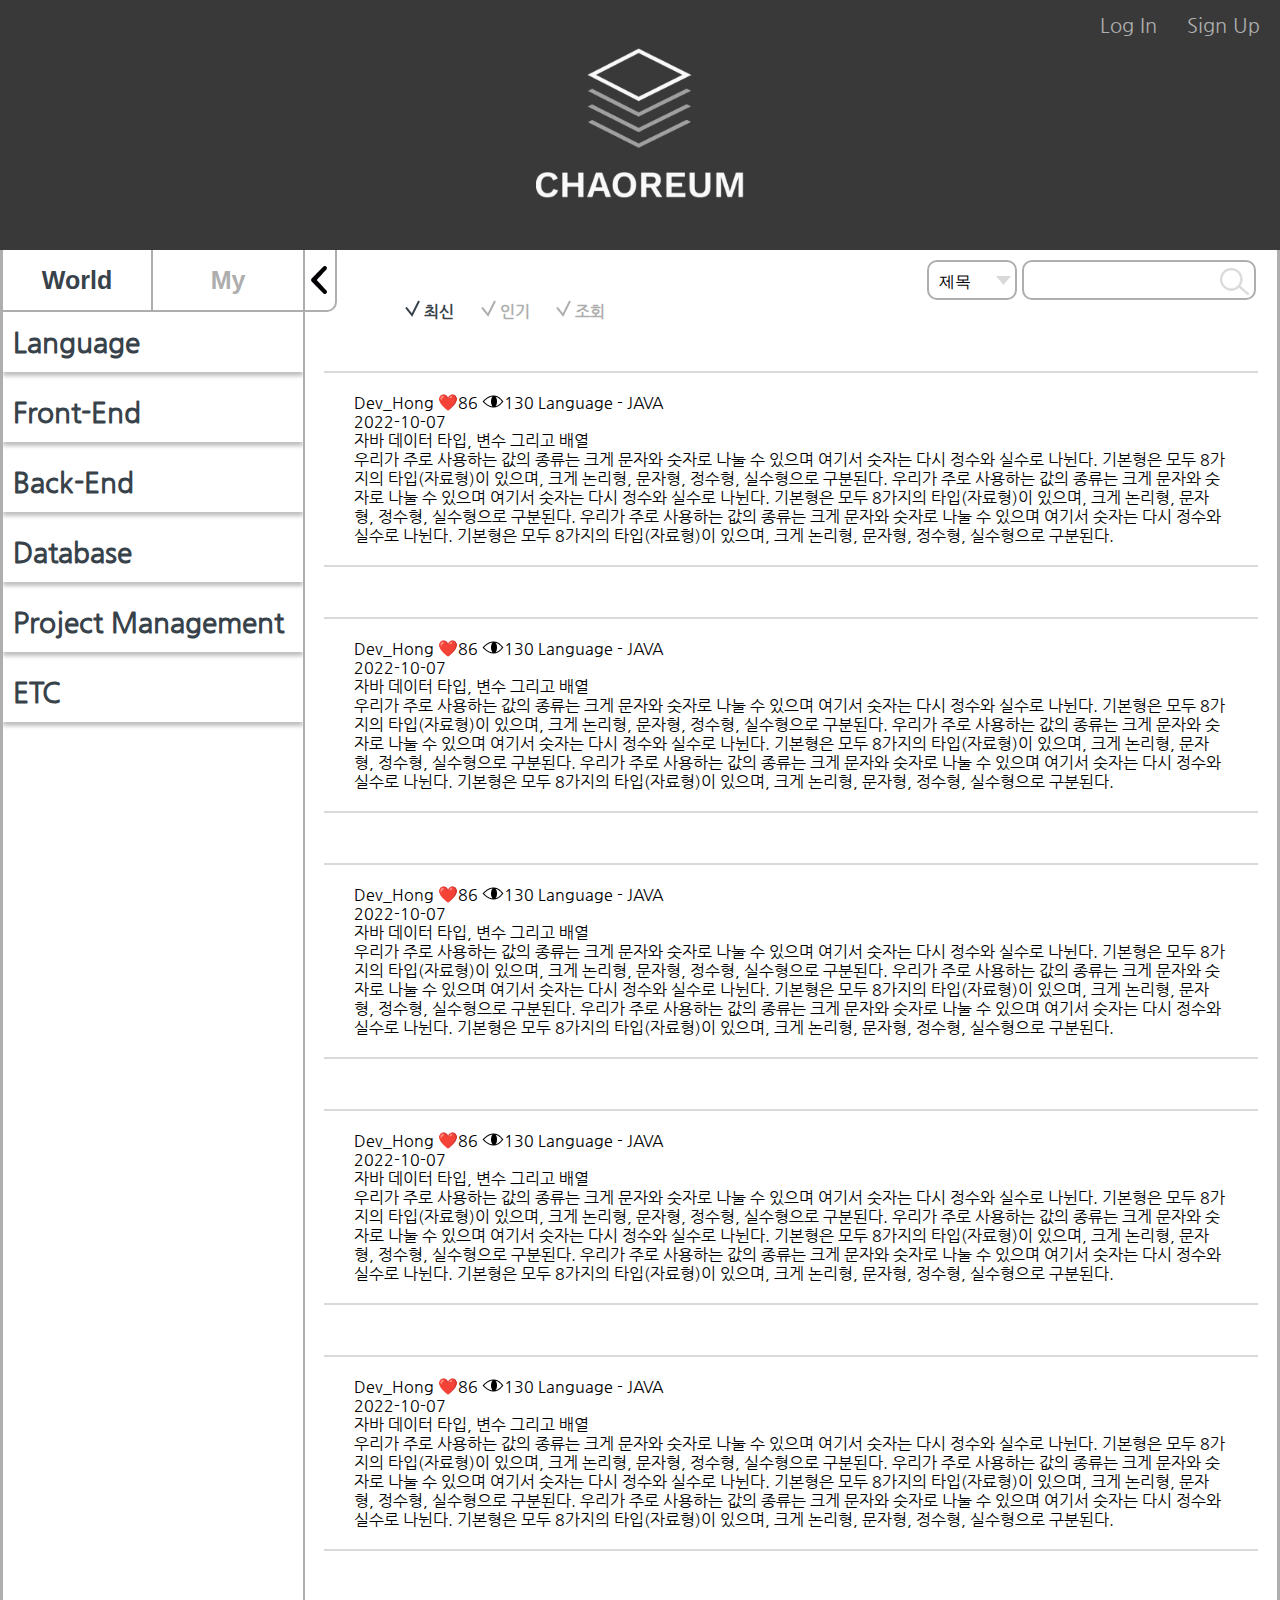
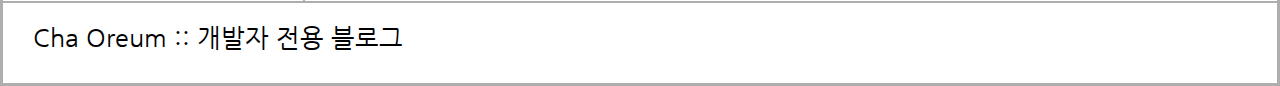
==== html/index.html @ cfa19613 "[add] main 구현 중" ====
<!DOCTYPE html>
<html lang="en">
<head>
    <meta charset="UTF-8">
    <meta http-equiv="X-UA-Compatible" content="IE=edge">
    <meta name="viewport" content="width=device-width, initial-scale=1.0">
    <link href="../image/headLogo.png" rel="shortcut icon" type="image/x-icon">
    <title>Cha Oreum</title>
    <link rel="stylesheet" href="../css/index.css">
    <script src="https://code.jquery.com/jquery-1.12.4.min.js"></script>
    <script src="../js/index.js"></script>
</head>
<body>
    <!-- header -->
    <header>
        <div id="header">
            <div id="header_empty"></div>
            <a href="index.html"><img src="../image/logo.png" alt="logo" id="logo"></a>
            <div id="account">
                <a href="">Log In</a>
                <a href="">Sign Up</a>
            </div>
        </div>
    </header>
    
    <form id="indexForm" name="indexForm" action="index.html" method="get">
        <div id="body">

            <!-- aside -->
            <aside>
                <div id="hideMenu"><img src="../image/hideMenu.png" alt="숨기기" class="hide"></div>
                <div id="showMenu"><img src="../image/showMenu.png" alt="보이기" class="show"></div>
                <div id="aside_wrap">
                    <div id="menu_btn">
                        <button id="world">World</button>
                        <button id="my">My</button>
                    </div>
                    <div id="category">
                        <div class="mainCategory">Language</div>
                        <div class="sub">
                            <div class="subCategory"><p>JAVA</p></div>
                            <div class="subCategory"><p>Python</p></div>
                            <div class="subCategory"><p>C</p></div>
                        </div>

                        <div class="mainCategory">Front-End</div>
                        <div class="sub">
                            <div class="subCategory"><p>HTML</p></div>
                            <div class="subCategory"><p>CSS</p></div>
                            <div class="subCategory"><p>JavaScript</p></div>
                        </div>

                        <div class="mainCategory">Back-End</div>
                        <div class="sub">
                            <div class="subCategory"><p>PHP</p></div>
                            <div class="subCategory"><p>JSP</p></div>
                            <div class="subCategory"><p>Spring</p></div>
                        </div>

                        <div class="mainCategory">Database</div>
                        <div class="sub">
                            <div class="subCategory"><p>Oracle</p></div>
                            <div class="subCategory"><p>MySQL</p></div>
                        </div>

                        <div class="mainCategory">Project Management</div>
                        <div class="sub">
                            <div class="subCategory"><p>GitHub</p></div>
                        </div>

                        <div class="mainCategory">ETC</div>
                        <div class="sub">
                            <div class="subCategory"><p>Error</p></div>
                            <div class="subCategory"><p>QnA</p></div>
                        </div>
                        
                    </div>
                </div>

            </aside>

            <!-- main -->
            <main>

                <!-- 검색 기능 -->
                <div id="search_wrap">
                    <div></div>
                    <div id="search">
                        <select id="field">
                            <option value="title">제목</option>
                            <option value="nickname">작성자</option>
                        </select>
                        <div id="keyword_wrap">
                            <input id="keyword">
                            <img id="search_btn" src="../image/search_btn.png" alt="검색" onclick="search()">
                        </div>
                    </div>
                </div>

                <!-- 정렬 기능 -->
                <div id="sort_wrap">
                    <div id="newSort_wrap" style="cursor: pointer;" onclick="sort('new')">
                        <img src="../image/checkedSort.png">
                        <span style="color: #38424A;">최신</span>
                    </div>
                    <div id="hotSort_wrap" style="cursor: pointer;" onclick="sort('hot')">
                        <img src="../image/uncheckedSort.png">
                        <span style="color: #AEAEAE;">인기</span>
                    </div>
                    <div id="lookSort_wrap" style="cursor: pointer;" onclick="sort('look')">
                        <img src="../image/uncheckedSort.png">
                        <span style="color: #AEAEAE;">조회</span>
                    </div>
                </div>

                <!-- 컨텐츠 -->
                <div id="contents">

                    <div class="content">
                        <div>
                            <div>
                                <span>Dev_Hong</span>
                                <span>❤️86</span>
                                <span><img src="../image/look.png">130</span>
                                <span>Language - JAVA</span>
                            </div>
                            <div>
                                <span>2022-10-07</span>
                            </div>
                        </div>

                        <div>자바 데이터 타입, 변수 그리고 배열</div>
                        <div>
                            우리가 주로 사용하는 값의 종류는 크게 문자와 숫자로 나눌 수 있으며 여기서 숫자는 다시 정수와 실수로 나뉜다. 기본형은 모두 8가지의 타입(자료형)이 있으며, 크게 논리형, 문자형, 정수형, 실수형으로 구분된다. 우리가 주로 사용하는 값의 종류는 크게 문자와 숫자로 나눌 수 있으며 여기서 숫자는 다시 정수와 실수로 나뉜다. 기본형은 모두 8가지의 타입(자료형)이 있으며, 크게 논리형, 문자형, 정수형, 실수형으로 구분된다. 우리가 주로 사용하는 값의 종류는 크게 문자와 숫자로 나눌 수 있으며 여기서 숫자는 다시 정수와 실수로 나뉜다. 기본형은 모두 8가지의 타입(자료형)이 있으며, 크게 논리형, 문자형, 정수형, 실수형으로 구분된다.
                        </div>
                    </div>

                    <div class="content">
                        <div>
                            <div>
                                <span>Dev_Hong</span>
                                <span>❤️86</span>
                                <span><img src="../image/look.png">130</span>
                                <span>Language - JAVA</span>
                            </div>
                            <div>
                                <span>2022-10-07</span>
                            </div>
                        </div>

                        <div>자바 데이터 타입, 변수 그리고 배열</div>
                        <div>
                            우리가 주로 사용하는 값의 종류는 크게 문자와 숫자로 나눌 수 있으며 여기서 숫자는 다시 정수와 실수로 나뉜다. 기본형은 모두 8가지의 타입(자료형)이 있으며, 크게 논리형, 문자형, 정수형, 실수형으로 구분된다. 우리가 주로 사용하는 값의 종류는 크게 문자와 숫자로 나눌 수 있으며 여기서 숫자는 다시 정수와 실수로 나뉜다. 기본형은 모두 8가지의 타입(자료형)이 있으며, 크게 논리형, 문자형, 정수형, 실수형으로 구분된다. 우리가 주로 사용하는 값의 종류는 크게 문자와 숫자로 나눌 수 있으며 여기서 숫자는 다시 정수와 실수로 나뉜다. 기본형은 모두 8가지의 타입(자료형)이 있으며, 크게 논리형, 문자형, 정수형, 실수형으로 구분된다.
                        </div>
                    </div>

                    <div class="content">
                        <div>
                            <div>
                                <span>Dev_Hong</span>
                                <span>❤️86</span>
                                <span><img src="../image/look.png">130</span>
                                <span>Language - JAVA</span>
                            </div>
                            <div>
                                <span>2022-10-07</span>
                            </div>
                        </div>

                        <div>자바 데이터 타입, 변수 그리고 배열</div>
                        <div>
                            우리가 주로 사용하는 값의 종류는 크게 문자와 숫자로 나눌 수 있으며 여기서 숫자는 다시 정수와 실수로 나뉜다. 기본형은 모두 8가지의 타입(자료형)이 있으며, 크게 논리형, 문자형, 정수형, 실수형으로 구분된다. 우리가 주로 사용하는 값의 종류는 크게 문자와 숫자로 나눌 수 있으며 여기서 숫자는 다시 정수와 실수로 나뉜다. 기본형은 모두 8가지의 타입(자료형)이 있으며, 크게 논리형, 문자형, 정수형, 실수형으로 구분된다. 우리가 주로 사용하는 값의 종류는 크게 문자와 숫자로 나눌 수 있으며 여기서 숫자는 다시 정수와 실수로 나뉜다. 기본형은 모두 8가지의 타입(자료형)이 있으며, 크게 논리형, 문자형, 정수형, 실수형으로 구분된다.
                        </div>
                    </div>

                    <div class="content">
                        <div>
                            <div>
                                <span>Dev_Hong</span>
                                <span>❤️86</span>
                                <span><img src="../image/look.png">130</span>
                                <span>Language - JAVA</span>
                            </div>
                            <div>
                                <span>2022-10-07</span>
                            </div>
                        </div>

                        <div>자바 데이터 타입, 변수 그리고 배열</div>
                        <div>
                            우리가 주로 사용하는 값의 종류는 크게 문자와 숫자로 나눌 수 있으며 여기서 숫자는 다시 정수와 실수로 나뉜다. 기본형은 모두 8가지의 타입(자료형)이 있으며, 크게 논리형, 문자형, 정수형, 실수형으로 구분된다. 우리가 주로 사용하는 값의 종류는 크게 문자와 숫자로 나눌 수 있으며 여기서 숫자는 다시 정수와 실수로 나뉜다. 기본형은 모두 8가지의 타입(자료형)이 있으며, 크게 논리형, 문자형, 정수형, 실수형으로 구분된다. 우리가 주로 사용하는 값의 종류는 크게 문자와 숫자로 나눌 수 있으며 여기서 숫자는 다시 정수와 실수로 나뉜다. 기본형은 모두 8가지의 타입(자료형)이 있으며, 크게 논리형, 문자형, 정수형, 실수형으로 구분된다.
                        </div>
                    </div>

                    <div class="content">
                        <div>
                            <div>
                                <span>Dev_Hong</span>
                                <span>❤️86</span>
                                <span><img src="../image/look.png">130</span>
                                <span>Language - JAVA</span>
                            </div>
                            <div>
                                <span>2022-10-07</span>
                            </div>
                        </div>

                        <div>자바 데이터 타입, 변수 그리고 배열</div>
                        <div>
                            우리가 주로 사용하는 값의 종류는 크게 문자와 숫자로 나눌 수 있으며 여기서 숫자는 다시 정수와 실수로 나뉜다. 기본형은 모두 8가지의 타입(자료형)이 있으며, 크게 논리형, 문자형, 정수형, 실수형으로 구분된다. 우리가 주로 사용하는 값의 종류는 크게 문자와 숫자로 나눌 수 있으며 여기서 숫자는 다시 정수와 실수로 나뉜다. 기본형은 모두 8가지의 타입(자료형)이 있으며, 크게 논리형, 문자형, 정수형, 실수형으로 구분된다. 우리가 주로 사용하는 값의 종류는 크게 문자와 숫자로 나눌 수 있으며 여기서 숫자는 다시 정수와 실수로 나뉜다. 기본형은 모두 8가지의 타입(자료형)이 있으며, 크게 논리형, 문자형, 정수형, 실수형으로 구분된다.
                        </div>
                    </div>

                </div>

            </main>

            <input type="hidden" name="c" id="category" value="">
            <input type="hidden" name="t" id="title" value="">
            <input type="hidden" name="n" id="nickname" value="">
            <input type="hidden" name="s" id="sort" value="">
        </div>
    </form>

    <!-- footer -->
    <footer>
        <div id="footer">
            <a href="index.html">Cha Oreum :: 개발자 전용 블로그</a>
        </div>

    </footer>
</body>
</html>
---- css/index.css ----
@font-face {
    font-family: 'NanumGothic';
    src: url('../font/NanumGothic.eot');
    src: url('../font/NanumGothic.eot') format('embedded-opentype')
        ,url('../font/NanumGothic.woff') format('woff');
}

* {
    margin: 0;
    padding: 0;
}

*:focus {
    outline: none;
}

body {
    width: 1280px;
    margin: 0 auto;
    font-family: 'NanumGothic', 'serif';
}

#body {
    min-height: 1000px;
    border-left: 3px solid #AEAEAE;
    border-right: 3px solid #AEAEAE;
    display: flex;
    overflow: hidden;
}

a {
    color: black;
    text-decoration: none;
}

ul {
    list-style: none;
}

/* header */
#header {
    height: 250px;
    background-color: #393939;
    display: flex;
    justify-content: space-between;
    align-items: center;
}

#header_empty {
    width: 180px;
}

#logo {
    height: 150px;
}

#account {
    width: 160px;
    margin-right: 20px;
    display: flex;
    justify-content: space-between;
}

#account a {
    font-size: 20px;
    color: #AEAEAE;
    margin-bottom: 200px;
}

#account a:hover {
    text-decoration: underline;
}

/* aside */
aside {
    border-right: 2px solid #AEAEAE;
    width: 300px;

}

#hideMenu {
    height: 0px;
    left: 300px;
    position: relative;
}

#hideMenu img {
    border-right: 2px solid #AEAEAE;
    border-bottom: 2px solid #AEAEAE;
    border-bottom-right-radius: 10px;
    padding: 16px 2px;
    cursor: pointer;
}

#showMenu {
    height: 0px;
    left: 0px;
    position: relative;
    display: none;
}

#showMenu img {
    border-right: 2px solid #AEAEAE;
    border-bottom: 2px solid #AEAEAE;
    border-bottom-right-radius: 10px;
    padding: 16px 2px;
    cursor: pointer;
}

#aside_wrap {
    overflow: hidden;
}

#menu_btn {
    width: 300px;
    border-bottom: 2px solid #AEAEAE;
    display: flex;
    justify-content: center;
}

#menu_btn button {
    width: 150px;
    height: 60px;
    font-size: 25px;
    font-weight: bold;
    border: none;
    background-color: white;
    cursor: pointer;
}

#menu_btn #world {
    color: #38424A;
    border-right: 2px solid #AEAEAE;
}

#menu_btn #my {
    color: #AEAEAE;
}

.mainCategory {
    height: 60px;
    font-size: 28px;
    font-weight: bold;
    color: #38424A;
    line-height: 60px;
    padding-left: 10px;
    margin-bottom: 10px;
    box-shadow: 0px 4px 4px rgba(0, 0, 0, 0.25);
    text-overflow: hidden;
    white-space: nowrap;
    cursor: pointer;
}

.sub {
    width: 200px;
    height: 0;
    overflow: hidden;
}

.subCategory {
    height: 30px;
    font-size: 20px;
    color: #38424A;
    line-height: 30px;
    margin: 10px 0;
    padding-left: 20px;
    position: relative;
    cursor: pointer;
}

.subCategory p {
    padding-left: 10px;
}

.subCategory::after {
    content: "";
    position: absolute;
    width: 0;
    height: 2px;
    background-color: #AEAEAE;
    transition: all .5s;
}

.subCategory:hover::after {
    width: 100%;
}

/* main */
main {
    width: 100%;
}

#search_wrap {
    width: 100%;
    display: flex;
    justify-content: space-between;
}

#search {
    width: 350px;
    margin: 10px 0;
    display: flex;
}

#field {
    width: 90px;
    height: 40px;
    font-size: 16px;
    line-height: 40px;
    border: 2px solid #AEAEAE;
    border-radius: 10px;
    padding: 0 28px 0 10px;
    background: url('../image/selectArrow.png') no-repeat 95% 50%/15px auto;
    appearance: none;
}

#keyword_wrap {
    width: 220px;
    margin-left: 5px;
    display: inline-block;
    position: relative;
}

#keyword {
    width: 100%;
    height: 36px;
    font-size: 16px;
    border: 2px solid #AEAEAE;
    border-radius: 10px;
    padding: 0 0px 0 10px;
}

#keyword_wrap img {
    width: 30px;
    position: absolute;
    top: 8px;
    right: -8px;
    cursor: pointer;
}

/* 정렬 기능 */
#sort_wrap {
    width: 200px;
    margin: -10px 0 0 100px;
    display: flex;
    justify-content: space-between;
}

#sort_wrap div {
    font-weight: bold;
}

/* 컨텐츠 */
.content {
    width: 90%;
    border-top: 2px solid #D9D9D9;
    border-bottom: 2px solid #D9D9D9;
    margin: 50px auto;
    padding: 20px 30px;
}

/* footer */
#footer {
    height: 80px;
    font-size: 25px;
    line-height: 70px;
    border-width: 2px 3px 3px 3px;
    border-style: solid;
    border-color: #AEAEAE;
    padding-left: 30px;
}
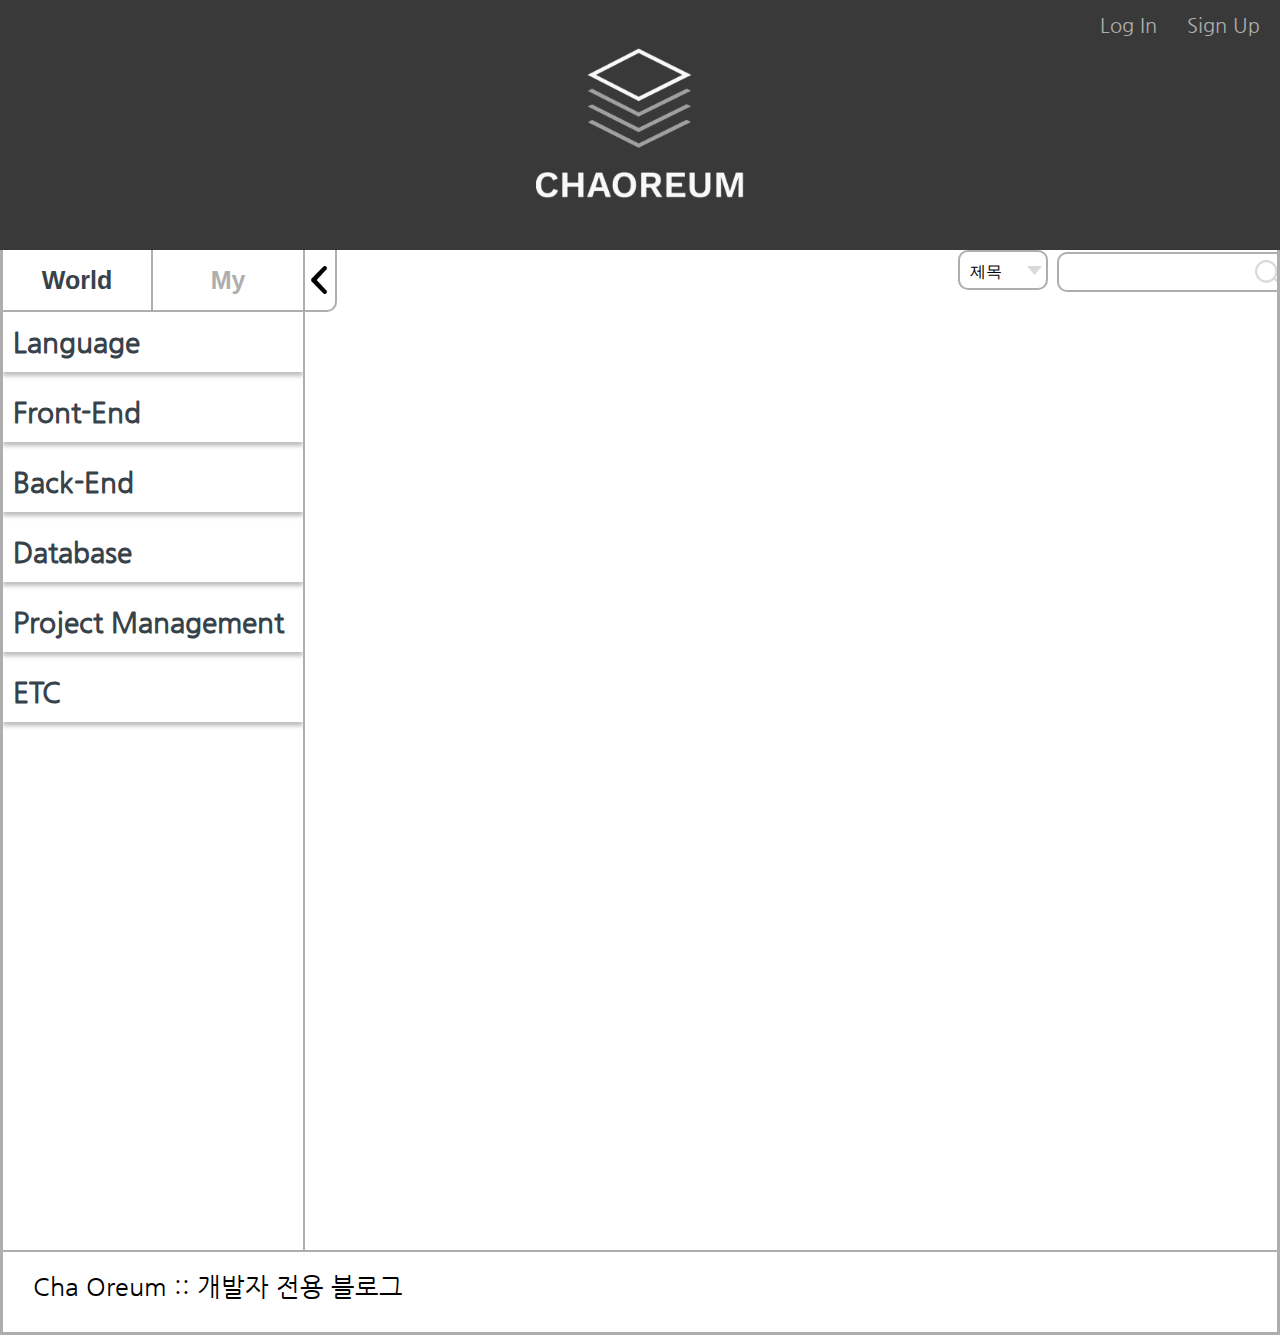
==== commit 75e65496: "[add] findid, findpwd, login, signup HTML 추가 js 추가 CSS 추가 a태그 url연결 [update] index 페이지 title Cha Ore" ====
--- a/html/index.html
+++ b/html/index.html
@@ -17,211 +17,85 @@
             <div id="header_empty"></div>
             <a href="index.html"><img src="../image/logo.png" alt="logo" id="logo"></a>
             <div id="account">
-                <a href="">Log In</a>
-                <a href="">Sign Up</a>
+                <a href="login.html">Log In</a>
+                <a href="signup.html">Sign Up</a>
             </div>
         </div>
     </header>
     
-    <form id="indexForm" name="indexForm" action="index.html" method="get">
-        <div id="body">
-
-            <!-- aside -->
-            <aside>
-                <div id="hideMenu"><img src="../image/hideMenu.png" alt="숨기기" class="hide"></div>
-                <div id="showMenu"><img src="../image/showMenu.png" alt="보이기" class="show"></div>
-                <div id="aside_wrap">
-                    <div id="menu_btn">
-                        <button id="world">World</button>
-                        <button id="my">My</button>
-                    </div>
-                    <div id="category">
-                        <div class="mainCategory">Language</div>
-                        <div class="sub">
-                            <div class="subCategory"><p>JAVA</p></div>
-                            <div class="subCategory"><p>Python</p></div>
-                            <div class="subCategory"><p>C</p></div>
-                        </div>
-
-                        <div class="mainCategory">Front-End</div>
-                        <div class="sub">
-                            <div class="subCategory"><p>HTML</p></div>
-                            <div class="subCategory"><p>CSS</p></div>
-                            <div class="subCategory"><p>JavaScript</p></div>
-                        </div>
-
-                        <div class="mainCategory">Back-End</div>
-                        <div class="sub">
-                            <div class="subCategory"><p>PHP</p></div>
-                            <div class="subCategory"><p>JSP</p></div>
-                            <div class="subCategory"><p>Spring</p></div>
-                        </div>
-
-                        <div class="mainCategory">Database</div>
-                        <div class="sub">
-                            <div class="subCategory"><p>Oracle</p></div>
-                            <div class="subCategory"><p>MySQL</p></div>
-                        </div>
-
-                        <div class="mainCategory">Project Management</div>
-                        <div class="sub">
-                            <div class="subCategory"><p>GitHub</p></div>
-                        </div>
-
-                        <div class="mainCategory">ETC</div>
-                        <div class="sub">
-                            <div class="subCategory"><p>Error</p></div>
-                            <div class="subCategory"><p>QnA</p></div>
-                        </div>
-                        
-                    </div>
+    <div id="body">
+        <!-- aside -->
+        <aside>
+            <div id="hideMenu"><img src="../image/hideMenu.png" alt="숨기기" class="hide"></div>
+            <div id="showMenu"><img src="../image/showMenu.png" alt="보이기" class="show"></div>
+            <div id="aside_wrap">
+                <div id="menu_btn">
+                    <button id="world">World</button>
+                    <button id="my">My</button>
                 </div>
-
-            </aside>
-
-            <!-- main -->
-            <main>
-
-                <!-- 검색 기능 -->
-                <div id="search_wrap">
-                    <div></div>
-                    <div id="search">
-                        <select id="field">
-                            <option value="title">제목</option>
-                            <option value="nickname">작성자</option>
-                        </select>
-                        <div id="keyword_wrap">
-                            <input id="keyword">
-                            <img id="search_btn" src="../image/search_btn.png" alt="검색" onclick="search()">
-                        </div>
-                    </div>
-                </div>
-
-                <!-- 정렬 기능 -->
-                <div id="sort_wrap">
-                    <div id="newSort_wrap" style="cursor: pointer;" onclick="sort('new')">
-                        <img src="../image/checkedSort.png">
-                        <span style="color: #38424A;">최신</span>
-                    </div>
-                    <div id="hotSort_wrap" style="cursor: pointer;" onclick="sort('hot')">
-                        <img src="../image/uncheckedSort.png">
-                        <span style="color: #AEAEAE;">인기</span>
-                    </div>
-                    <div id="lookSort_wrap" style="cursor: pointer;" onclick="sort('look')">
-                        <img src="../image/uncheckedSort.png">
-                        <span style="color: #AEAEAE;">조회</span>
-                    </div>
-                </div>
-
-                <!-- 컨텐츠 -->
-                <div id="contents">
-
-                    <div class="content">
-                        <div>
-                            <div>
-                                <span>Dev_Hong</span>
-                                <span>❤️86</span>
-                                <span><img src="../image/look.png">130</span>
-                                <span>Language - JAVA</span>
-                            </div>
-                            <div>
-                                <span>2022-10-07</span>
-                            </div>
-                        </div>
-
-                        <div>자바 데이터 타입, 변수 그리고 배열</div>
-                        <div>
-                            우리가 주로 사용하는 값의 종류는 크게 문자와 숫자로 나눌 수 있으며 여기서 숫자는 다시 정수와 실수로 나뉜다. 기본형은 모두 8가지의 타입(자료형)이 있으며, 크게 논리형, 문자형, 정수형, 실수형으로 구분된다. 우리가 주로 사용하는 값의 종류는 크게 문자와 숫자로 나눌 수 있으며 여기서 숫자는 다시 정수와 실수로 나뉜다. 기본형은 모두 8가지의 타입(자료형)이 있으며, 크게 논리형, 문자형, 정수형, 실수형으로 구분된다. 우리가 주로 사용하는 값의 종류는 크게 문자와 숫자로 나눌 수 있으며 여기서 숫자는 다시 정수와 실수로 나뉜다. 기본형은 모두 8가지의 타입(자료형)이 있으며, 크게 논리형, 문자형, 정수형, 실수형으로 구분된다.
-                        </div>
+                <div id="category">
+                    <div class="mainCategory">Language</div>
+                    <div class="sub">
+                        <div class="subCategory"><p>JAVA</p></div>
+                        <div class="subCategory"><p>Python</p></div>
+                        <div class="subCategory"><p>C</p></div>
                     </div>
 
-                    <div class="content">
-                        <div>
-                            <div>
-                                <span>Dev_Hong</span>
-                                <span>❤️86</span>
-                                <span><img src="../image/look.png">130</span>
-                                <span>Language - JAVA</span>
-                            </div>
-                            <div>
-                                <span>2022-10-07</span>
-                            </div>
-                        </div>
-
-                        <div>자바 데이터 타입, 변수 그리고 배열</div>
-                        <div>
-                            우리가 주로 사용하는 값의 종류는 크게 문자와 숫자로 나눌 수 있으며 여기서 숫자는 다시 정수와 실수로 나뉜다. 기본형은 모두 8가지의 타입(자료형)이 있으며, 크게 논리형, 문자형, 정수형, 실수형으로 구분된다. 우리가 주로 사용하는 값의 종류는 크게 문자와 숫자로 나눌 수 있으며 여기서 숫자는 다시 정수와 실수로 나뉜다. 기본형은 모두 8가지의 타입(자료형)이 있으며, 크게 논리형, 문자형, 정수형, 실수형으로 구분된다. 우리가 주로 사용하는 값의 종류는 크게 문자와 숫자로 나눌 수 있으며 여기서 숫자는 다시 정수와 실수로 나뉜다. 기본형은 모두 8가지의 타입(자료형)이 있으며, 크게 논리형, 문자형, 정수형, 실수형으로 구분된다.
-                        </div>
+                    <div class="mainCategory">Front-End</div>
+                    <div class="sub">
+                        <div class="subCategory"><p>HTML</p></div>
+                        <div class="subCategory"><p>CSS</p></div>
+                        <div class="subCategory"><p>JavaScript</p></div>
                     </div>
 
-                    <div class="content">
-                        <div>
-                            <div>
-                                <span>Dev_Hong</span>
-                                <span>❤️86</span>
-                                <span><img src="../image/look.png">130</span>
-                                <span>Language - JAVA</span>
-                            </div>
-                            <div>
-                                <span>2022-10-07</span>
-                            </div>
-                        </div>
-
-                        <div>자바 데이터 타입, 변수 그리고 배열</div>
-                        <div>
-                            우리가 주로 사용하는 값의 종류는 크게 문자와 숫자로 나눌 수 있으며 여기서 숫자는 다시 정수와 실수로 나뉜다. 기본형은 모두 8가지의 타입(자료형)이 있으며, 크게 논리형, 문자형, 정수형, 실수형으로 구분된다. 우리가 주로 사용하는 값의 종류는 크게 문자와 숫자로 나눌 수 있으며 여기서 숫자는 다시 정수와 실수로 나뉜다. 기본형은 모두 8가지의 타입(자료형)이 있으며, 크게 논리형, 문자형, 정수형, 실수형으로 구분된다. 우리가 주로 사용하는 값의 종류는 크게 문자와 숫자로 나눌 수 있으며 여기서 숫자는 다시 정수와 실수로 나뉜다. 기본형은 모두 8가지의 타입(자료형)이 있으며, 크게 논리형, 문자형, 정수형, 실수형으로 구분된다.
-                        </div>
+                    <div class="mainCategory">Back-End</div>
+                    <div class="sub">
+                        <div class="subCategory"><p>PHP</p></div>
+                        <div class="subCategory"><p>JSP</p></div>
+                        <div class="subCategory"><p>Spring</p></div>
                     </div>
 
-                    <div class="content">
-                        <div>
-                            <div>
-                                <span>Dev_Hong</span>
-                                <span>❤️86</span>
-                                <span><img src="../image/look.png">130</span>
-                                <span>Language - JAVA</span>
-                            </div>
-                            <div>
-                                <span>2022-10-07</span>
-                            </div>
-                        </div>
-
-                        <div>자바 데이터 타입, 변수 그리고 배열</div>
-                        <div>
-                            우리가 주로 사용하는 값의 종류는 크게 문자와 숫자로 나눌 수 있으며 여기서 숫자는 다시 정수와 실수로 나뉜다. 기본형은 모두 8가지의 타입(자료형)이 있으며, 크게 논리형, 문자형, 정수형, 실수형으로 구분된다. 우리가 주로 사용하는 값의 종류는 크게 문자와 숫자로 나눌 수 있으며 여기서 숫자는 다시 정수와 실수로 나뉜다. 기본형은 모두 8가지의 타입(자료형)이 있으며, 크게 논리형, 문자형, 정수형, 실수형으로 구분된다. 우리가 주로 사용하는 값의 종류는 크게 문자와 숫자로 나눌 수 있으며 여기서 숫자는 다시 정수와 실수로 나뉜다. 기본형은 모두 8가지의 타입(자료형)이 있으며, 크게 논리형, 문자형, 정수형, 실수형으로 구분된다.
-                        </div>
+                    <div class="mainCategory">Database</div>
+                    <div class="sub">
+                        <div class="subCategory"><p>Oracle</p></div>
+                        <div class="subCategory"><p>MySQL</p></div>
                     </div>
 
-                    <div class="content">
-                        <div>
-                            <div>
-                                <span>Dev_Hong</span>
-                                <span>❤️86</span>
-                                <span><img src="../image/look.png">130</span>
-                                <span>Language - JAVA</span>
-                            </div>
-                            <div>
-                                <span>2022-10-07</span>
-                            </div>
-                        </div>
-
-                        <div>자바 데이터 타입, 변수 그리고 배열</div>
-                        <div>
-                            우리가 주로 사용하는 값의 종류는 크게 문자와 숫자로 나눌 수 있으며 여기서 숫자는 다시 정수와 실수로 나뉜다. 기본형은 모두 8가지의 타입(자료형)이 있으며, 크게 논리형, 문자형, 정수형, 실수형으로 구분된다. 우리가 주로 사용하는 값의 종류는 크게 문자와 숫자로 나눌 수 있으며 여기서 숫자는 다시 정수와 실수로 나뉜다. 기본형은 모두 8가지의 타입(자료형)이 있으며, 크게 논리형, 문자형, 정수형, 실수형으로 구분된다. 우리가 주로 사용하는 값의 종류는 크게 문자와 숫자로 나눌 수 있으며 여기서 숫자는 다시 정수와 실수로 나뉜다. 기본형은 모두 8가지의 타입(자료형)이 있으며, 크게 논리형, 문자형, 정수형, 실수형으로 구분된다.
-                        </div>
+                    <div class="mainCategory">Project Management</div>
+                    <div class="sub">
+                        <div class="subCategory"><p>GitHub</p></div>
                     </div>
 
+                    <div class="mainCategory">ETC</div>
+                    <div class="sub">
+                        <div class="subCategory"><p>Error</p></div>
+                        <div class="subCategory"><p>QnA</p></div>
+                    </div>
+                    
                 </div>
+            </div>
 
-            </main>
+        </aside>
 
-            <input type="hidden" name="c" id="category" value="">
-            <input type="hidden" name="t" id="title" value="">
-            <input type="hidden" name="n" id="nickname" value="">
-            <input type="hidden" name="s" id="sort" value="">
-        </div>
-    </form>
+        <!-- main -->
+        <main>
 
+            <div id="search_wrap">
+                <div></div>
+                <form name="searchForm" id="searchForm" action="" method="get">
+                    <select name="field" id="field">
+                        <option value="title">제목</option>
+                        <option value="nickname">작성자</option>
+                    </select>
+                    <div id="keyword_wrap">
+                        <input name="keyword" id="keyword">
+                        <img src="../image/search_btn.png" alt="검색">
+                    </div>
+                </form>
+            </div>
+
+        </main>
+    </div>
     <!-- footer -->
     <footer>
         <div id="footer">
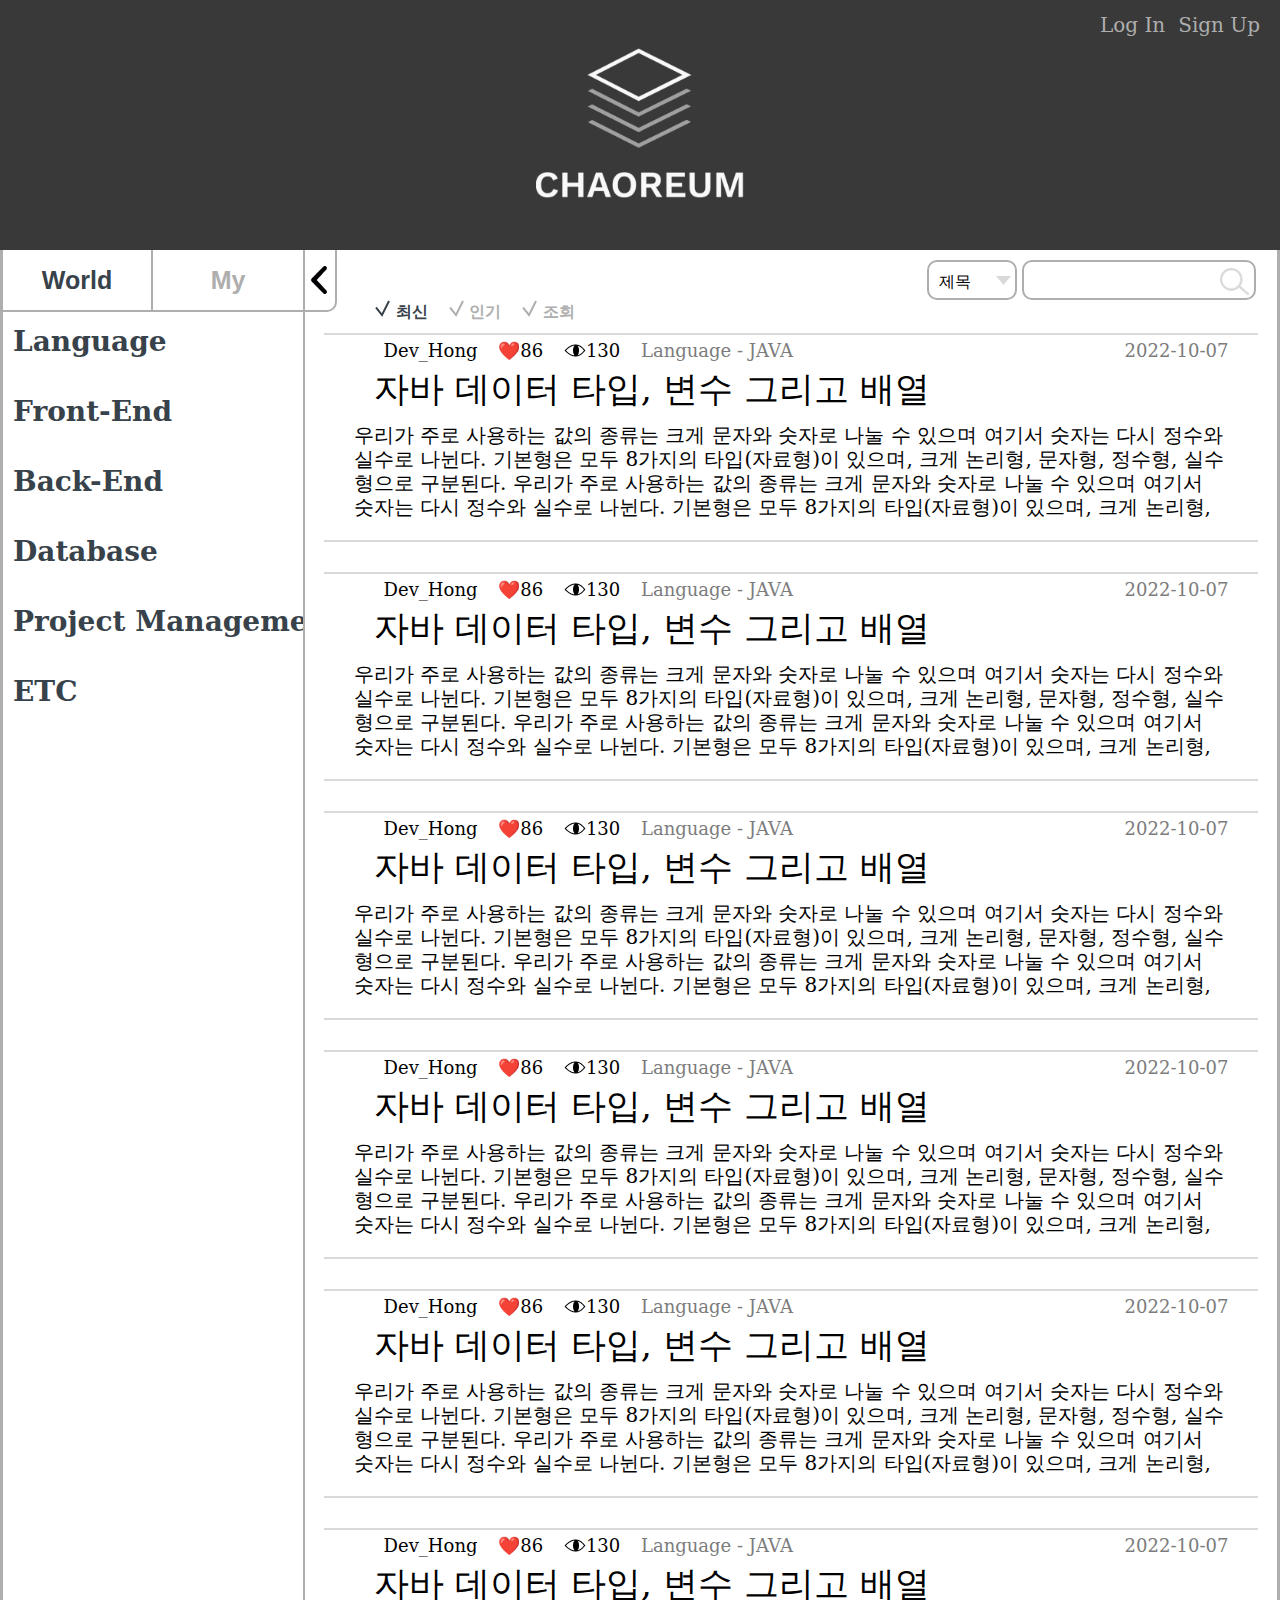
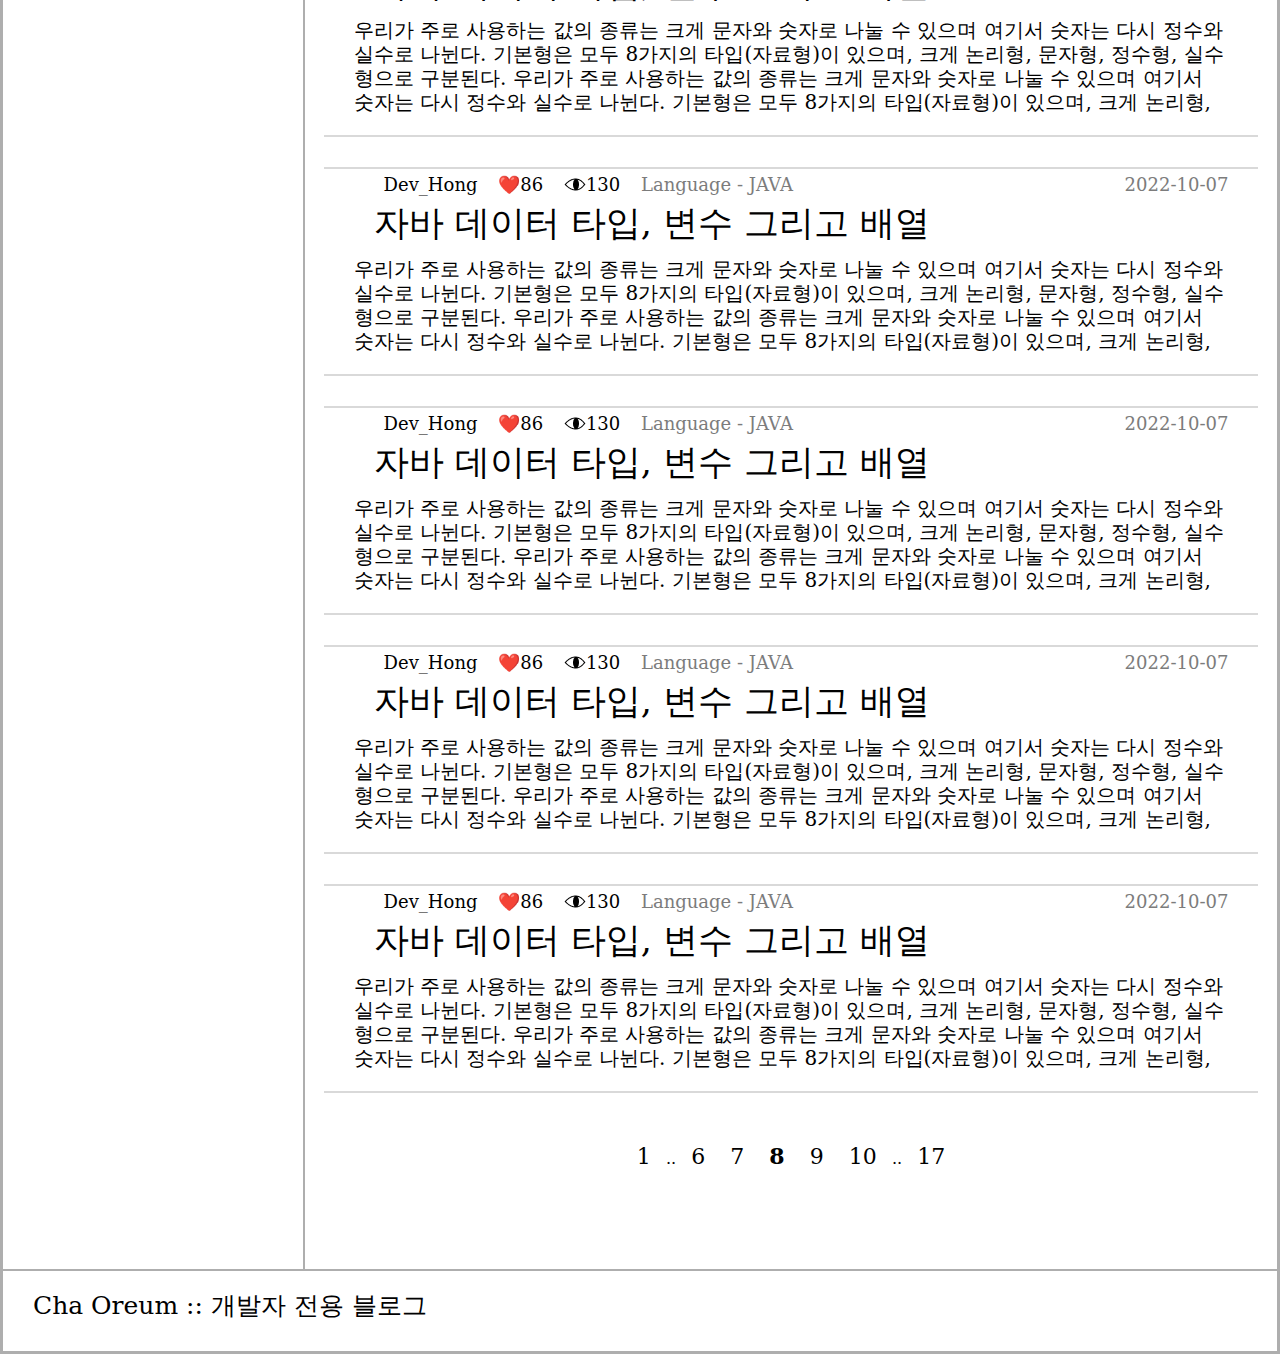
==== commit f5a833e8: "[add] index 페이지 구현 완료" ====
--- a/html/index.html
+++ b/html/index.html
@@ -17,85 +17,320 @@
             <div id="header_empty"></div>
             <a href="index.html"><img src="../image/logo.png" alt="logo" id="logo"></a>
             <div id="account">
-                <a href="login.html">Log In</a>
-                <a href="signup.html">Sign Up</a>
+                <a href="">Log In</a>
+                <a href="">Sign Up</a>
             </div>
         </div>
     </header>
     
-    <div id="body">
-        <!-- aside -->
-        <aside>
-            <div id="hideMenu"><img src="../image/hideMenu.png" alt="숨기기" class="hide"></div>
-            <div id="showMenu"><img src="../image/showMenu.png" alt="보이기" class="show"></div>
-            <div id="aside_wrap">
-                <div id="menu_btn">
-                    <button id="world">World</button>
-                    <button id="my">My</button>
-                </div>
-                <div id="category">
-                    <div class="mainCategory">Language</div>
-                    <div class="sub">
-                        <div class="subCategory"><p>JAVA</p></div>
-                        <div class="subCategory"><p>Python</p></div>
-                        <div class="subCategory"><p>C</p></div>
-                    </div>
-
-                    <div class="mainCategory">Front-End</div>
-                    <div class="sub">
-                        <div class="subCategory"><p>HTML</p></div>
-                        <div class="subCategory"><p>CSS</p></div>
-                        <div class="subCategory"><p>JavaScript</p></div>
-                    </div>
-
-                    <div class="mainCategory">Back-End</div>
-                    <div class="sub">
-                        <div class="subCategory"><p>PHP</p></div>
-                        <div class="subCategory"><p>JSP</p></div>
-                        <div class="subCategory"><p>Spring</p></div>
-                    </div>
-
-                    <div class="mainCategory">Database</div>
-                    <div class="sub">
-                        <div class="subCategory"><p>Oracle</p></div>
-                        <div class="subCategory"><p>MySQL</p></div>
-                    </div>
-
-                    <div class="mainCategory">Project Management</div>
-                    <div class="sub">
-                        <div class="subCategory"><p>GitHub</p></div>
-                    </div>
-
-                    <div class="mainCategory">ETC</div>
-                    <div class="sub">
-                        <div class="subCategory"><p>Error</p></div>
-                        <div class="subCategory"><p>QnA</p></div>
+    <form id="indexForm" name="indexForm" action="index.html" method="get">
+        <div id="body">
+
+            <!-- aside -->
+            <aside>
+                <div id="hideMenu"><img src="../image/hideMenu.png" alt="숨기기" class="hide"></div>
+                <div id="showMenu"><img src="../image/showMenu.png" alt="보이기" class="show"></div>
+                <div id="aside_wrap">
+                    <div id="menu_btn">
+                        <button id="world">World</button>
+                        <button id="my">My</button>
+                    </div>
+                    <div id="category">
+                        <div class="mainCategory">Language</div>
+                        <div class="sub">
+                            <div class="subCategory"><p>JAVA</p></div>
+                            <div class="subCategory"><p>Python</p></div>
+                            <div class="subCategory"><p>C</p></div>
+                        </div>
+
+                        <div class="mainCategory">Front-End</div>
+                        <div class="sub">
+                            <div class="subCategory"><p>HTML</p></div>
+                            <div class="subCategory"><p>CSS</p></div>
+                            <div class="subCategory"><p>JavaScript</p></div>
+                        </div>
+
+                        <div class="mainCategory">Back-End</div>
+                        <div class="sub">
+                            <div class="subCategory"><p>PHP</p></div>
+                            <div class="subCategory"><p>JSP</p></div>
+                            <div class="subCategory"><p>Spring</p></div>
+                        </div>
+
+                        <div class="mainCategory">Database</div>
+                        <div class="sub">
+                            <div class="subCategory"><p>Oracle</p></div>
+                            <div class="subCategory"><p>MySQL</p></div>
+                        </div>
+
+                        <div class="mainCategory">Project Management</div>
+                        <div class="sub">
+                            <div class="subCategory"><p>GitHub</p></div>
+                        </div>
+
+                        <div class="mainCategory">ETC</div>
+                        <div class="sub">
+                            <div class="subCategory"><p>Error</p></div>
+                            <div class="subCategory"><p>QnA</p></div>
+                        </div>
+                        
+                    </div>
+                </div>
+
+            </aside>
+
+            <!-- main -->
+            <main>
+
+                <!-- 검색 기능 -->
+                <div id="search_wrap">
+                    <div></div>
+                    <div id="search">
+                        <select id="field">
+                            <option value="title">제목</option>
+                            <option value="nickname">작성자</option>
+                        </select>
+                        <div id="keyword_wrap">
+                            <input id="keyword">
+                            <img id="search_btn" src="../image/search_btn.png" alt="검색" onclick="search()">
+                        </div>
+                    </div>
+                </div>
+
+                <!-- 정렬 기능 -->
+                <div id="sort_wrap">
+                    <div id="newSort_wrap" style="cursor: pointer;" onclick="sort('new')">
+                        <img src="../image/checkedSort.png">
+                        <span style="color: #38424A;">최신</span>
+                    </div>
+                    <div id="hotSort_wrap" style="cursor: pointer;" onclick="sort('hot')">
+                        <img src="../image/uncheckedSort.png">
+                        <span style="color: #AEAEAE;">인기</span>
+                    </div>
+                    <div id="lookSort_wrap" style="cursor: pointer;" onclick="sort('look')">
+                        <img src="../image/uncheckedSort.png">
+                        <span style="color: #AEAEAE;">조회</span>
+                    </div>
+                </div>
+
+                <!-- 컨텐츠 -->
+                <div id="contents">
+
+                    <div class="content">
+                        <div class="information">
+                            <div class="info">
+                                <span>Dev_Hong</span>
+                                <span>❤️86</span>
+                                <span><img src="../image/look.png">130</span>
+                                <span class="cate">Language - JAVA</span>
+                            </div>
+                            <div class="reg">
+                                <span>2022-10-07</span>
+                            </div>
+                        </div>
+
+                        <div class="title"><a href="detail.html?no=1">자바 데이터 타입, 변수 그리고 배열</a></div>
+                        <div class="cont">
+                            우리가 주로 사용하는 값의 종류는 크게 문자와 숫자로 나눌 수 있으며 여기서 숫자는 다시 정수와 실수로 나뉜다. 기본형은 모두 8가지의 타입(자료형)이 있으며, 크게 논리형, 문자형, 정수형, 실수형으로 구분된다. 우리가 주로 사용하는 값의 종류는 크게 문자와 숫자로 나눌 수 있으며 여기서 숫자는 다시 정수와 실수로 나뉜다. 기본형은 모두 8가지의 타입(자료형)이 있으며, 크게 논리형, 문자형, 정수형, 실수형으로 구분된다. 우리가 주로 사용하는 값의 종류는 크게 문자와 숫자로 나눌 수 있으며 여기서 숫자는 다시 정수와 실수로 나뉜다. 기본형은 모두 8가지의 타입(자료형)이 있으며, 크게 논리형, 문자형, 정수형, 실수형으로 구분된다.
+                        </div>
+                    </div>
+
+                    <div class="content">
+                        <div class="information">
+                            <div class="info">
+                                <span>Dev_Hong</span>
+                                <span>❤️86</span>
+                                <span><img src="../image/look.png">130</span>
+                                <span class="cate">Language - JAVA</span>
+                            </div>
+                            <div class="reg">
+                                <span>2022-10-07</span>
+                            </div>
+                        </div>
+
+                        <div class="title">자바 데이터 타입, 변수 그리고 배열</div>
+                        <div class="cont">
+                            우리가 주로 사용하는 값의 종류는 크게 문자와 숫자로 나눌 수 있으며 여기서 숫자는 다시 정수와 실수로 나뉜다. 기본형은 모두 8가지의 타입(자료형)이 있으며, 크게 논리형, 문자형, 정수형, 실수형으로 구분된다. 우리가 주로 사용하는 값의 종류는 크게 문자와 숫자로 나눌 수 있으며 여기서 숫자는 다시 정수와 실수로 나뉜다. 기본형은 모두 8가지의 타입(자료형)이 있으며, 크게 논리형, 문자형, 정수형, 실수형으로 구분된다. 우리가 주로 사용하는 값의 종류는 크게 문자와 숫자로 나눌 수 있으며 여기서 숫자는 다시 정수와 실수로 나뉜다. 기본형은 모두 8가지의 타입(자료형)이 있으며, 크게 논리형, 문자형, 정수형, 실수형으로 구분된다.
+                        </div>
+                    </div>
+
+                    <div class="content">
+                        <div class="information">
+                            <div class="info">
+                                <span>Dev_Hong</span>
+                                <span>❤️86</span>
+                                <span><img src="../image/look.png">130</span>
+                                <span class="cate">Language - JAVA</span>
+                            </div>
+                            <div class="reg">
+                                <span>2022-10-07</span>
+                            </div>
+                        </div>
+
+                        <div class="title">자바 데이터 타입, 변수 그리고 배열</div>
+                        <div class="cont">
+                            우리가 주로 사용하는 값의 종류는 크게 문자와 숫자로 나눌 수 있으며 여기서 숫자는 다시 정수와 실수로 나뉜다. 기본형은 모두 8가지의 타입(자료형)이 있으며, 크게 논리형, 문자형, 정수형, 실수형으로 구분된다. 우리가 주로 사용하는 값의 종류는 크게 문자와 숫자로 나눌 수 있으며 여기서 숫자는 다시 정수와 실수로 나뉜다. 기본형은 모두 8가지의 타입(자료형)이 있으며, 크게 논리형, 문자형, 정수형, 실수형으로 구분된다. 우리가 주로 사용하는 값의 종류는 크게 문자와 숫자로 나눌 수 있으며 여기서 숫자는 다시 정수와 실수로 나뉜다. 기본형은 모두 8가지의 타입(자료형)이 있으며, 크게 논리형, 문자형, 정수형, 실수형으로 구분된다.
+                        </div>
+                    </div>
+
+                    <div class="content">
+                        <div class="information">
+                            <div class="info">
+                                <span>Dev_Hong</span>
+                                <span>❤️86</span>
+                                <span><img src="../image/look.png">130</span>
+                                <span class="cate">Language - JAVA</span>
+                            </div>
+                            <div class="reg">
+                                <span>2022-10-07</span>
+                            </div>
+                        </div>
+
+                        <div class="title">자바 데이터 타입, 변수 그리고 배열</div>
+                        <div class="cont">
+                            우리가 주로 사용하는 값의 종류는 크게 문자와 숫자로 나눌 수 있으며 여기서 숫자는 다시 정수와 실수로 나뉜다. 기본형은 모두 8가지의 타입(자료형)이 있으며, 크게 논리형, 문자형, 정수형, 실수형으로 구분된다. 우리가 주로 사용하는 값의 종류는 크게 문자와 숫자로 나눌 수 있으며 여기서 숫자는 다시 정수와 실수로 나뉜다. 기본형은 모두 8가지의 타입(자료형)이 있으며, 크게 논리형, 문자형, 정수형, 실수형으로 구분된다. 우리가 주로 사용하는 값의 종류는 크게 문자와 숫자로 나눌 수 있으며 여기서 숫자는 다시 정수와 실수로 나뉜다. 기본형은 모두 8가지의 타입(자료형)이 있으며, 크게 논리형, 문자형, 정수형, 실수형으로 구분된다.
+                        </div>
+                    </div>
+
+                    <div class="content">
+                        <div class="information">
+                            <div class="info">
+                                <span>Dev_Hong</span>
+                                <span>❤️86</span>
+                                <span><img src="../image/look.png">130</span>
+                                <span class="cate">Language - JAVA</span>
+                            </div>
+                            <div class="reg">
+                                <span>2022-10-07</span>
+                            </div>
+                        </div>
+
+                        <div class="title">자바 데이터 타입, 변수 그리고 배열</div>
+                        <div class="cont">
+                            우리가 주로 사용하는 값의 종류는 크게 문자와 숫자로 나눌 수 있으며 여기서 숫자는 다시 정수와 실수로 나뉜다. 기본형은 모두 8가지의 타입(자료형)이 있으며, 크게 논리형, 문자형, 정수형, 실수형으로 구분된다. 우리가 주로 사용하는 값의 종류는 크게 문자와 숫자로 나눌 수 있으며 여기서 숫자는 다시 정수와 실수로 나뉜다. 기본형은 모두 8가지의 타입(자료형)이 있으며, 크게 논리형, 문자형, 정수형, 실수형으로 구분된다. 우리가 주로 사용하는 값의 종류는 크게 문자와 숫자로 나눌 수 있으며 여기서 숫자는 다시 정수와 실수로 나뉜다. 기본형은 모두 8가지의 타입(자료형)이 있으며, 크게 논리형, 문자형, 정수형, 실수형으로 구분된다.
+                        </div>
+                    </div>
+
+                    <div class="content">
+                        <div class="information">
+                            <div class="info">
+                                <span>Dev_Hong</span>
+                                <span>❤️86</span>
+                                <span><img src="../image/look.png">130</span>
+                                <span class="cate">Language - JAVA</span>
+                            </div>
+                            <div class="reg">
+                                <span>2022-10-07</span>
+                            </div>
+                        </div>
+
+                        <div class="title">자바 데이터 타입, 변수 그리고 배열</div>
+                        <div class="cont">
+                            우리가 주로 사용하는 값의 종류는 크게 문자와 숫자로 나눌 수 있으며 여기서 숫자는 다시 정수와 실수로 나뉜다. 기본형은 모두 8가지의 타입(자료형)이 있으며, 크게 논리형, 문자형, 정수형, 실수형으로 구분된다. 우리가 주로 사용하는 값의 종류는 크게 문자와 숫자로 나눌 수 있으며 여기서 숫자는 다시 정수와 실수로 나뉜다. 기본형은 모두 8가지의 타입(자료형)이 있으며, 크게 논리형, 문자형, 정수형, 실수형으로 구분된다. 우리가 주로 사용하는 값의 종류는 크게 문자와 숫자로 나눌 수 있으며 여기서 숫자는 다시 정수와 실수로 나뉜다. 기본형은 모두 8가지의 타입(자료형)이 있으며, 크게 논리형, 문자형, 정수형, 실수형으로 구분된다.
+                        </div>
+                    </div>
+
+                    <div class="content">
+                        <div class="information">
+                            <div class="info">
+                                <span>Dev_Hong</span>
+                                <span>❤️86</span>
+                                <span><img src="../image/look.png">130</span>
+                                <span class="cate">Language - JAVA</span>
+                            </div>
+                            <div class="reg">
+                                <span>2022-10-07</span>
+                            </div>
+                        </div>
+
+                        <div class="title">자바 데이터 타입, 변수 그리고 배열</div>
+                        <div class="cont">
+                            우리가 주로 사용하는 값의 종류는 크게 문자와 숫자로 나눌 수 있으며 여기서 숫자는 다시 정수와 실수로 나뉜다. 기본형은 모두 8가지의 타입(자료형)이 있으며, 크게 논리형, 문자형, 정수형, 실수형으로 구분된다. 우리가 주로 사용하는 값의 종류는 크게 문자와 숫자로 나눌 수 있으며 여기서 숫자는 다시 정수와 실수로 나뉜다. 기본형은 모두 8가지의 타입(자료형)이 있으며, 크게 논리형, 문자형, 정수형, 실수형으로 구분된다. 우리가 주로 사용하는 값의 종류는 크게 문자와 숫자로 나눌 수 있으며 여기서 숫자는 다시 정수와 실수로 나뉜다. 기본형은 모두 8가지의 타입(자료형)이 있으며, 크게 논리형, 문자형, 정수형, 실수형으로 구분된다.
+                        </div>
+                    </div>
+
+                    <div class="content">
+                        <div class="information">
+                            <div class="info">
+                                <span>Dev_Hong</span>
+                                <span>❤️86</span>
+                                <span><img src="../image/look.png">130</span>
+                                <span class="cate">Language - JAVA</span>
+                            </div>
+                            <div class="reg">
+                                <span>2022-10-07</span>
+                            </div>
+                        </div>
+
+                        <div class="title">자바 데이터 타입, 변수 그리고 배열</div>
+                        <div class="cont">
+                            우리가 주로 사용하는 값의 종류는 크게 문자와 숫자로 나눌 수 있으며 여기서 숫자는 다시 정수와 실수로 나뉜다. 기본형은 모두 8가지의 타입(자료형)이 있으며, 크게 논리형, 문자형, 정수형, 실수형으로 구분된다. 우리가 주로 사용하는 값의 종류는 크게 문자와 숫자로 나눌 수 있으며 여기서 숫자는 다시 정수와 실수로 나뉜다. 기본형은 모두 8가지의 타입(자료형)이 있으며, 크게 논리형, 문자형, 정수형, 실수형으로 구분된다. 우리가 주로 사용하는 값의 종류는 크게 문자와 숫자로 나눌 수 있으며 여기서 숫자는 다시 정수와 실수로 나뉜다. 기본형은 모두 8가지의 타입(자료형)이 있으며, 크게 논리형, 문자형, 정수형, 실수형으로 구분된다.
+                        </div>
+                    </div>
+
+                    <div class="content">
+                        <div class="information">
+                            <div class="info">
+                                <span>Dev_Hong</span>
+                                <span>❤️86</span>
+                                <span><img src="../image/look.png">130</span>
+                                <span class="cate">Language - JAVA</span>
+                            </div>
+                            <div class="reg">
+                                <span>2022-10-07</span>
+                            </div>
+                        </div>
+
+                        <div class="title">자바 데이터 타입, 변수 그리고 배열</div>
+                        <div class="cont">
+                            우리가 주로 사용하는 값의 종류는 크게 문자와 숫자로 나눌 수 있으며 여기서 숫자는 다시 정수와 실수로 나뉜다. 기본형은 모두 8가지의 타입(자료형)이 있으며, 크게 논리형, 문자형, 정수형, 실수형으로 구분된다. 우리가 주로 사용하는 값의 종류는 크게 문자와 숫자로 나눌 수 있으며 여기서 숫자는 다시 정수와 실수로 나뉜다. 기본형은 모두 8가지의 타입(자료형)이 있으며, 크게 논리형, 문자형, 정수형, 실수형으로 구분된다. 우리가 주로 사용하는 값의 종류는 크게 문자와 숫자로 나눌 수 있으며 여기서 숫자는 다시 정수와 실수로 나뉜다. 기본형은 모두 8가지의 타입(자료형)이 있으며, 크게 논리형, 문자형, 정수형, 실수형으로 구분된다.
+                        </div>
+                    </div>
+
+                    <div class="content">
+                        <div class="information">
+                            <div class="info">
+                                <span>Dev_Hong</span>
+                                <span>❤️86</span>
+                                <span><img src="../image/look.png">130</span>
+                                <span class="cate">Language - JAVA</span>
+                            </div>
+                            <div class="reg">
+                                <span>2022-10-07</span>
+                            </div>
+                        </div>
+
+                        <div class="title">자바 데이터 타입, 변수 그리고 배열</div>
+                        <div class="cont">
+                            우리가 주로 사용하는 값의 종류는 크게 문자와 숫자로 나눌 수 있으며 여기서 숫자는 다시 정수와 실수로 나뉜다. 기본형은 모두 8가지의 타입(자료형)이 있으며, 크게 논리형, 문자형, 정수형, 실수형으로 구분된다. 우리가 주로 사용하는 값의 종류는 크게 문자와 숫자로 나눌 수 있으며 여기서 숫자는 다시 정수와 실수로 나뉜다. 기본형은 모두 8가지의 타입(자료형)이 있으며, 크게 논리형, 문자형, 정수형, 실수형으로 구분된다. 우리가 주로 사용하는 값의 종류는 크게 문자와 숫자로 나눌 수 있으며 여기서 숫자는 다시 정수와 실수로 나뉜다. 기본형은 모두 8가지의 타입(자료형)이 있으며, 크게 논리형, 문자형, 정수형, 실수형으로 구분된다.
+                        </div>
                     </div>
                     
                 </div>
-            </div>
-
-        </aside>
-
-        <!-- main -->
-        <main>
-
-            <div id="search_wrap">
-                <div></div>
-                <form name="searchForm" id="searchForm" action="" method="get">
-                    <select name="field" id="field">
-                        <option value="title">제목</option>
-                        <option value="nickname">작성자</option>
-                    </select>
-                    <div id="keyword_wrap">
-                        <input name="keyword" id="keyword">
-                        <img src="../image/search_btn.png" alt="검색">
-                    </div>
-                </form>
-            </div>
-
-        </main>
-    </div>
+
+                <!-- 페이징 -->
+                <div id="pages">
+                    <span class="page">1</span>
+                    <span>..</span>
+                    <span class="page">6</span>
+                    <span class="page">7</span>
+                    <span class="myPage">8</span>
+                    <span class="page">9</span>
+                    <span class="page">10</span>
+                    <span>..</span>
+                    <span class="page">17</span>
+                </div>
+
+            </main>
+
+            <input type="hidden" name="c" id="category" value="">
+            <input type="hidden" name="t" id="title" value="">
+            <input type="hidden" name="n" id="nickname" value="">
+            <input type="hidden" name="s" id="sort" value="">
+            <input type="hidden" name="p" id="page" value="">
+        </div>
+    </form>
+
     <!-- footer -->
     <footer>
         <div id="footer">
--- a/css/index.css
+++ b/css/index.css
@@ -1,9 +1,9 @@
-@font-face {
+/* @font-face {
     font-family: 'NanumGothic';
     src: url('../font/NanumGothic.eot');
     src: url('../font/NanumGothic.eot') format('embedded-opentype')
         ,url('../font/NanumGothic.woff') format('woff');
-}
+} */
 
 * {
     margin: 0;
@@ -21,11 +21,11 @@
 }
 
 #body {
-    min-height: 1000px;
+    min-height: 800px;
     border-left: 3px solid #AEAEAE;
     border-right: 3px solid #AEAEAE;
     display: flex;
-    overflow: hidden;
+    
 }
 
 a {
@@ -145,7 +145,6 @@
     line-height: 60px;
     padding-left: 10px;
     margin-bottom: 10px;
-    box-shadow: 0px 4px 4px rgba(0, 0, 0, 0.25);
     text-overflow: hidden;
     white-space: nowrap;
     cursor: pointer;
@@ -187,6 +186,7 @@
 
 /* main */
 main {
+    min-width: 0;
     width: 100%;
 }
 
@@ -241,7 +241,7 @@
 /* 정렬 기능 */
 #sort_wrap {
     width: 200px;
-    margin: -10px 0 0 100px;
+    margin: -10px 0 0 70px;
     display: flex;
     justify-content: space-between;
 }
@@ -253,10 +253,78 @@
 /* 컨텐츠 */
 .content {
     width: 90%;
+    height: 180px;
     border-top: 2px solid #D9D9D9;
     border-bottom: 2px solid #D9D9D9;
-    margin: 50px auto;
-    padding: 20px 30px;
+    margin: 30px auto;
+    padding: 5px 30px 20px;
+}
+
+.content:first-child {
+    margin-top: 10px;
+}
+
+.information {
+    font-size: 18px;
+    display: flex;
+    justify-content: space-between;
+}
+
+.info {
+    margin-left: 30px;
+}
+
+.info span {
+    margin-right: 15px;
+}
+
+.cate, .reg {
+    color: #7C7C7C;
+}
+
+.title {
+    width: 100%;
+    font-size: 35px;
+    margin: 5px 20px 10px;
+    overflow: hidden;
+    text-overflow: ellipsis;
+    white-space: nowrap;
+    cursor: pointer;
+}
+
+.title:hover {
+    text-decoration: underline;
+    text-decoration-thickness: 1.5px;
+}
+
+.cont {
+    height: 4.8em;
+    line-height: 1.2em;
+    font-size: 20px;
+    overflow: hidden;
+    text-overflow: ellipsis;
+}
+
+/* 페이징 */
+#pages {
+    text-align: center;
+    margin: 50px 0 100px;
+}
+
+.page {
+    font-size: 22px;
+    margin: 0 10px;
+    cursor: pointer;
+}
+
+.page:hover {
+    text-decoration: underline;
+}
+
+.myPage {
+    font-size: 22px;
+    font-weight: bold;
+    margin: 0 10px;
 }
 
 /* footer */
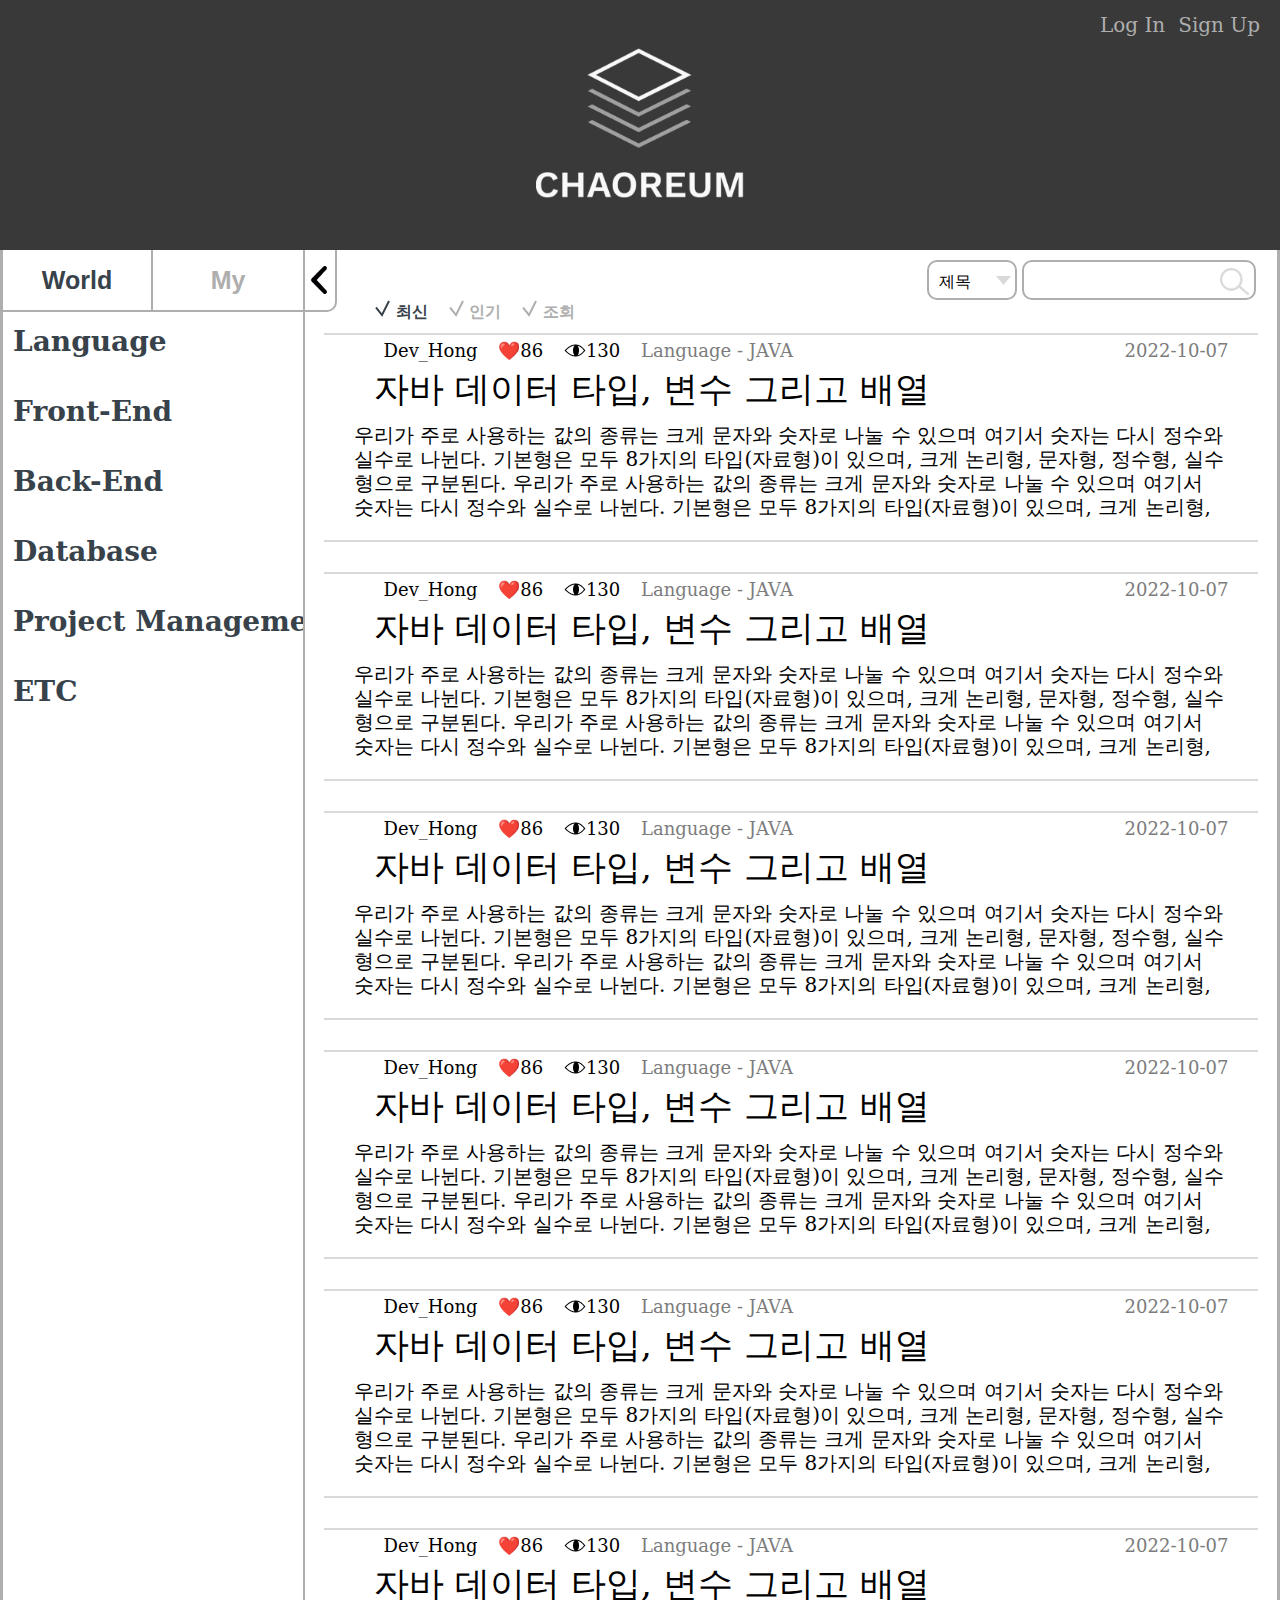
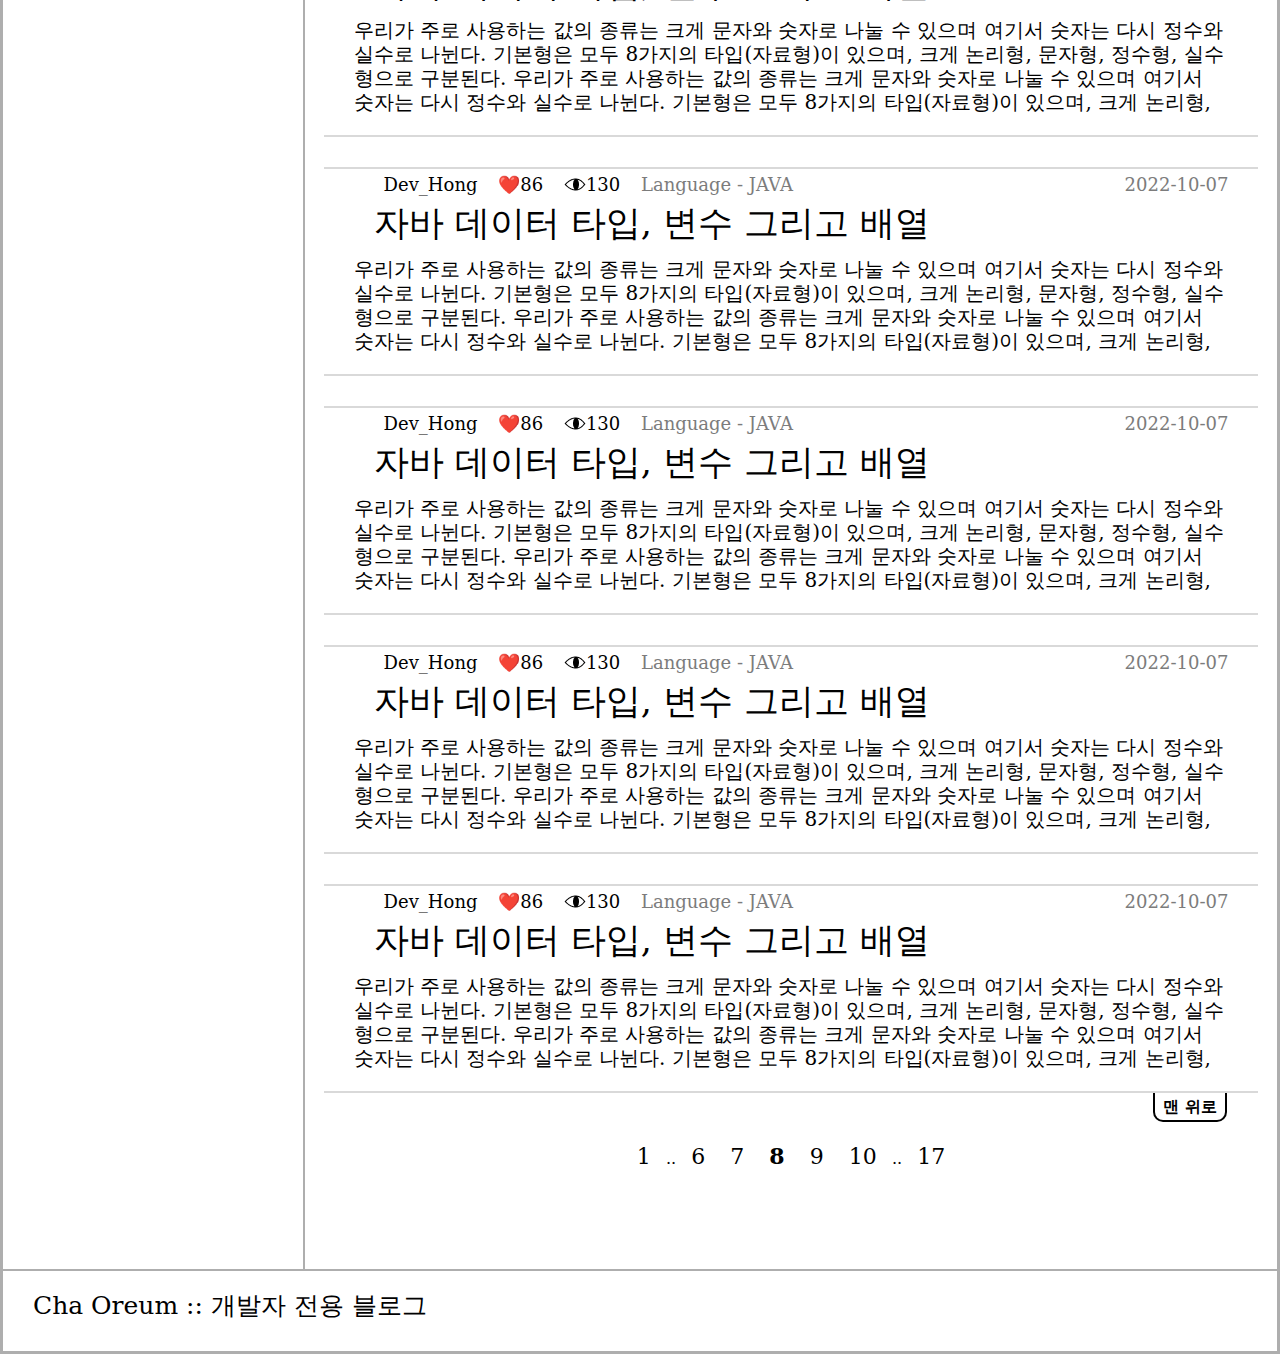
==== commit 8dad1d23: "[add] detail페이지 구현 중" ====
--- a/html/index.html
+++ b/html/index.html
@@ -17,11 +17,13 @@
             <div id="header_empty"></div>
             <a href="index.html"><img src="../image/logo.png" alt="logo" id="logo"></a>
             <div id="account">
-                <a href="">Log In</a>
-                <a href="">Sign Up</a>
+                <a href="logIn.html">Log In</a>
+                <a href="signUp.html">Sign Up</a>
             </div>
         </div>
     </header>
+
+    <!------------------------------------------------------------------------------------->
     
     <form id="indexForm" name="indexForm" action="index.html" method="get">
         <div id="body">
@@ -78,6 +80,8 @@
                 </div>
 
             </aside>
+
+            <!------------------------------------------------------------------------------------->
 
             <!-- main -->
             <main>
@@ -307,6 +311,10 @@
                     </div>
                     
                 </div>
+                <!-- 맨 위로 -->
+                <div id="screenUp_wrap">
+                    <div id="screenUp" onclick="scrollToTop(); return false;">맨 위로</div>
+                </div>
 
                 <!-- 페이징 -->
                 <div id="pages">
@@ -321,7 +329,10 @@
                     <span class="page">17</span>
                 </div>
 
+
             </main>
+
+            <!------------------------------------------------------------------------------------->
 
             <input type="hidden" name="c" id="category" value="">
             <input type="hidden" name="t" id="title" value="">
--- a/css/index.css
+++ b/css/index.css
@@ -187,7 +187,7 @@
 /* main */
 main {
     min-width: 0;
-    width: 100%;
+    flex: 1;
 }
 
 #search_wrap {
@@ -251,6 +251,10 @@
 }
 
 /* 컨텐츠 */
+#contents {
+    position: relative;
+}
+
 .content {
     width: 90%;
     height: 180px;
@@ -325,6 +329,26 @@
     font-size: 22px;
     font-weight: bold;
     margin: 0 10px;
+}
+
+/* 맨 위로 */
+#screenUp_wrap {
+    margin-top: -30px;
+    float: right;
+}
+
+#screenUp {
+    width: 70px;
+    height: 27px;
+    font-weight: bold;
+    text-align: center;
+    line-height: 27px;
+    border-width: 0 2px 2px 2px;
+    border-style: solid;
+    border-bottom-left-radius: 10px;
+    border-bottom-right-radius: 10px;
+    margin-right: 50px;
+    cursor: pointer;
 }
 
 /* footer */
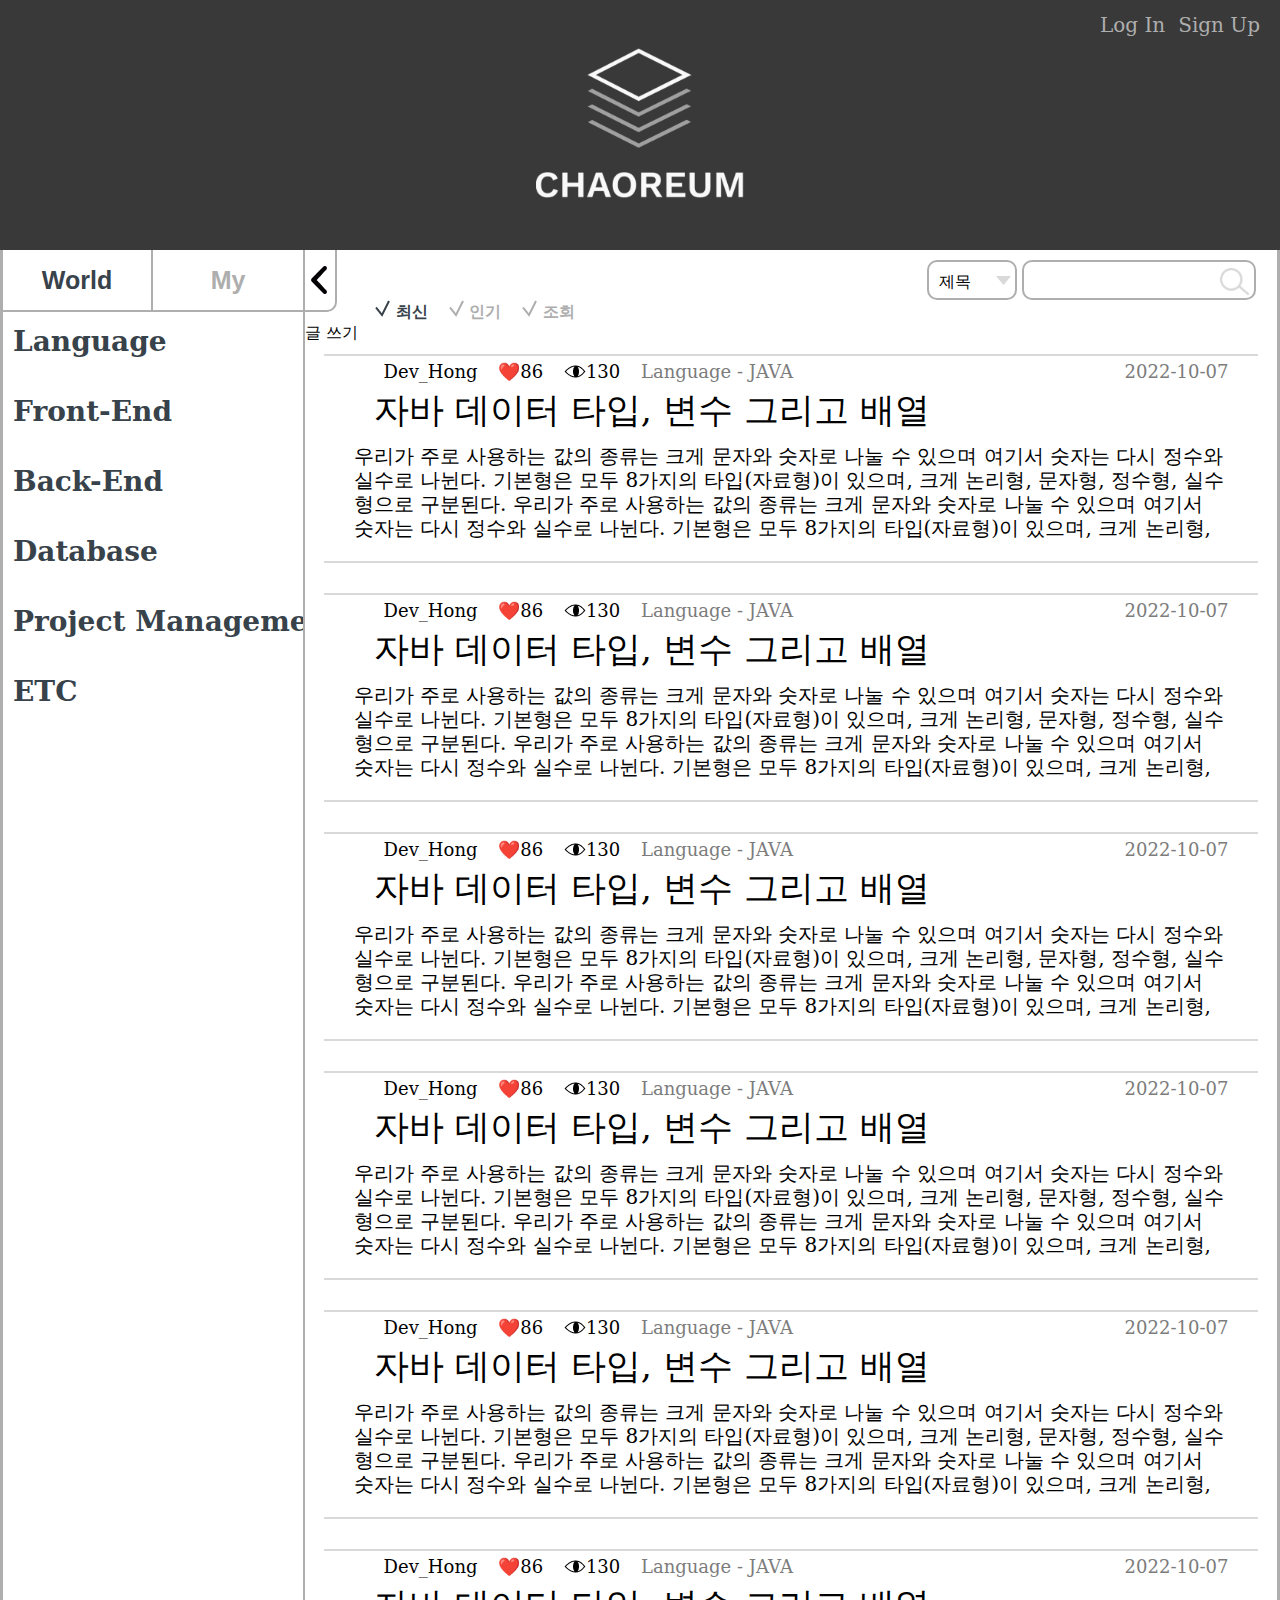
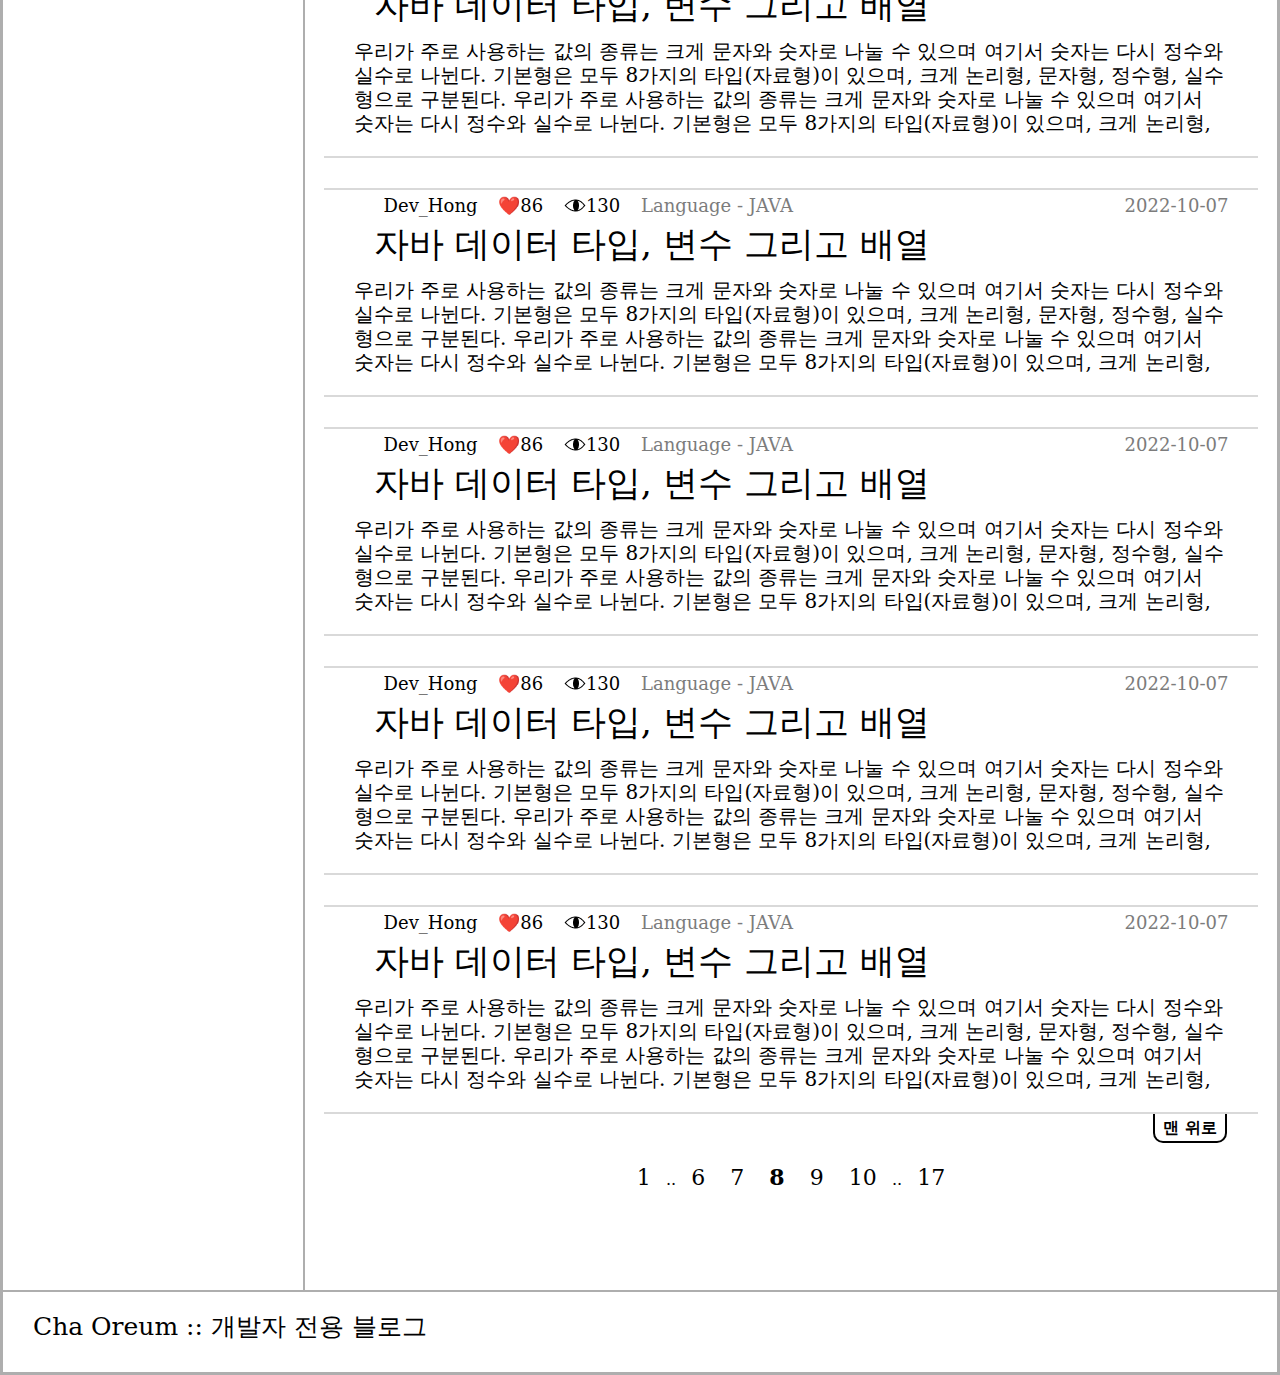
==== commit dae810d7: "[update]reg페이지 수정 중 (summernote)" ====
--- a/html/index.html
+++ b/html/index.html
@@ -6,8 +6,8 @@
     <meta name="viewport" content="width=device-width, initial-scale=1.0">
     <link href="../image/headLogo.png" rel="shortcut icon" type="image/x-icon">
     <title>Cha Oreum</title>
+    <script src="https://code.jquery.com/jquery-1.12.4.min.js"></script>
     <link rel="stylesheet" href="../css/index.css">
-    <script src="https://code.jquery.com/jquery-1.12.4.min.js"></script>
     <script src="../js/index.js"></script>
 </head>
 <body>
@@ -30,8 +30,8 @@
 
             <!-- aside -->
             <aside>
-                <div id="hideMenu"><img src="../image/hideMenu.png" alt="숨기기" class="hide"></div>
-                <div id="showMenu"><img src="../image/showMenu.png" alt="보이기" class="show"></div>
+                <div id="hideMenu"><img src="../image/hideMenu.png" alt="숨기기" class="hide_btn"></div>
+                <div id="showMenu"><img src="../image/showMenu.png" alt="보이기" class="show_btn"></div>
                 <div id="aside_wrap">
                     <div id="menu_btn">
                         <button id="world">World</button>
@@ -117,6 +117,11 @@
                     </div>
                 </div>
 
+                <!-- 글 쓰기 -->
+                <div id="reg_wrap">
+                    <a href="reg.html" id="reg">글 쓰기</a>
+                </div>
+
                 <!-- 컨텐츠 -->
                 <div id="contents">
 
